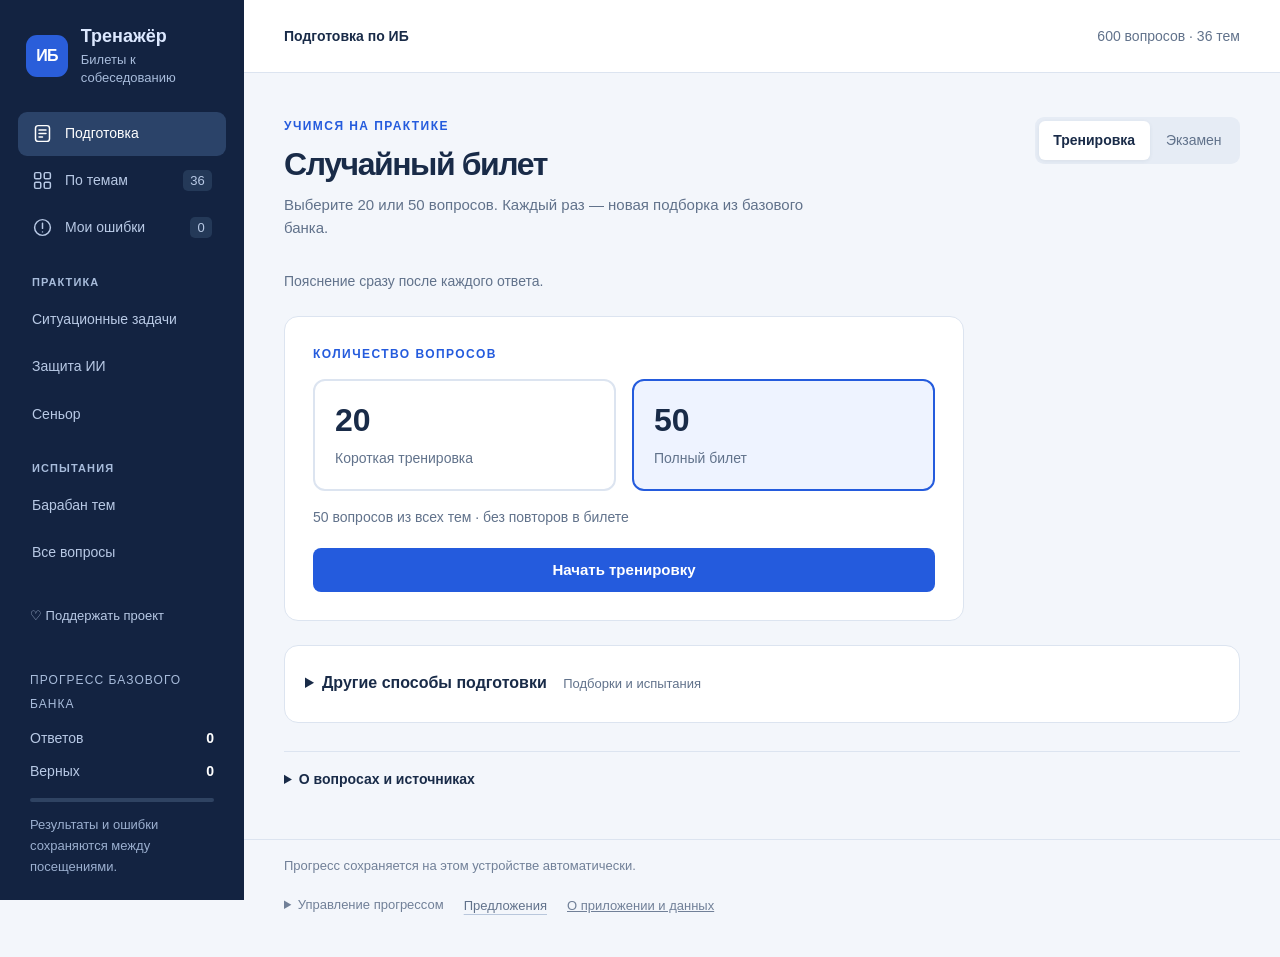
==== index.html @ 86255dba "Prepare optional support screen; keep checkout disabled pending RuStore setup" ====
<!doctype html>
<html lang="ru">
<head>
  <meta charset="utf-8">
  <meta name="viewport" content="width=device-width, initial-scale=1, viewport-fit=cover">
  <meta name="theme-color" content="#132341">
  <meta name="description" content="Тренажёр по информационной безопасности: 600 вопросов, инструменты ИБ, темы OSI, законодательства РФ и GDPR, задания по материалам собеседований и сертификаций, билеты по 50 вопросов с сохранением прогресса.">
  <title>ИБ · Тренажёр билетов</title>
  <link rel="icon" type="image/svg+xml" href="data:image/svg+xml,%3Csvg xmlns='http://www.w3.org/2000/svg' viewBox='0 0 32 32'%3E%3Crect width='32' height='32' rx='8' fill='%23132341'/%3E%3Cpath d='M9 16l5 5 10-11' fill='none' stroke='%2371b6ff' stroke-width='3' stroke-linecap='round' stroke-linejoin='round'/%3E%3C/svg%3E">
  <link rel="stylesheet" href="./style.css">
  <link rel="stylesheet" href="./feedback.css">
  <script src="./feedback.js" defer></script>
  <script src="./glossary.js" defer></script>
  <script src="./app.js" defer></script>
</head>
<body>
  <a class="skip-link" href="#main">К вопросам</a>
  <div class="app-shell">
    <aside class="sidebar" aria-label="Навигация">
      <a class="brand" href="#" id="brand"><span class="brand-mark" aria-hidden="true">ИБ</span><span>Тренажёр<span class="brand-sub">Билеты к собеседованию</span></span></a>
<details class="mode-menu" open><summary>Режимы <span>Случайный билет</span></summary><div class="mode-menu-content">      <nav class="navigation primary-navigation" aria-label="Режимы подготовки">
        <button class="nav-item active" data-page="tickets" aria-current="page"><span data-icon="tickets" aria-hidden="true"></span><span>Подготовка</span><span class="nav-count sr-only" id="ticket-count">…</span></button>
        <button class="nav-item" data-page="topics"><span data-icon="topics" aria-hidden="true"></span><span>По темам</span><span class="nav-count" id="topic-count">…</span></button>
        <button class="nav-item" data-page="mistakes"><span data-icon="mistakes" aria-hidden="true"></span><span>Мои ошибки</span><span class="nav-count" id="mistake-count">0</span></button>
      </nav><nav class="navigation" aria-label="Практика"><span class="nav-group-label">Практика</span><a class="nav-item" href="./scenarios.html">Ситуационные задачи</a><a class="nav-item" href="./ai-security.html">Защита ИИ</a><a class="nav-item" href="./senior.html">Сеньор</a></nav><nav class="navigation" aria-label="Испытания"><span class="nav-group-label">Испытания</span><a class="nav-item" href="./topic-wheel.html">Барабан тем</a><a class="nav-item" href="./all-questions.html">Все вопросы</a></nav></div></details>
      <a class="support-link" href="./support.html">♡ Поддержать проект</a>
      <div class="session-stats">
        <span class="sidebar-label">Прогресс базового банка</span>
        <div class="stat-row"><span>Ответов</span><strong id="stat-total">0</strong></div>
        <div class="stat-row"><span>Верных</span><strong id="stat-correct">0</strong></div>
        <div class="stat-track" aria-hidden="true"><span id="stat-bar"></span></div>
        <p id="sidebar-storage-status">Результаты и ошибки сохраняются между посещениями.</p>
      </div>
      <div class="source-note"><span data-icon="document" aria-hidden="true"></span><div>Исходный документ и авторские вопросы по открытым источникам</div></div>
    </aside>
    <div class="workspace">
      <header class="topbar"><span>Подготовка по ИБ</span><span class="dataset-info" id="dataset-info">Загружаем базу…</span></header>
      <main id="main" tabindex="-1"><div class="loading">Загружаем вопросы…</div></main>
      <footer class="footer"><span id="storage-status" role="status">Прогресс сохраняется на этом устройстве автоматически.</span><details class="progress-settings"><summary>Управление прогрессом</summary><button class="button ghost" id="reset-progress">Сбросить прогресс</button></details><button type="button" class="footer-feedback" data-question-feedback="suggestion">Предложения</button><a href="./privacy.html">О приложении и данных</a></footer>
    </div>
  </div>
  <dialog id="term-dialog" class="term-dialog" aria-labelledby="term-title" aria-describedby="term-description">
    <div class="term-heading"><div><span class="eyebrow">Простыми словами</span><h2 id="term-title"></h2></div><button type="button" class="term-close" id="term-close" aria-label="Закрыть пояснение"><svg viewBox="0 0 24 24" fill="none" stroke="currentColor" stroke-width="2" aria-hidden="true"><path d="m6 6 12 12M18 6 6 18"/></svg></button></div>
    <p id="term-description"></p>
    <div class="term-example"><strong>Например</strong><p id="term-example"></p></div>
  </dialog>
  <dialog id="confirm-dialog" aria-labelledby="dialog-title">
    <h2 id="dialog-title"></h2><p id="dialog-message"></p>
    <div class="dialog-actions"><button class="button secondary" id="dialog-cancel">Продолжить</button><button class="button primary" id="dialog-ok">Завершить</button></div>
  </dialog>
  <div class="sr-only" id="announcement" aria-live="polite" aria-atomic="true"></div>
  <script>
    (() => {
      const menu = document.querySelector('.mode-menu');
      const mobile = matchMedia('(max-width: 800px)');
      const syncMenu = () => { menu.open = !mobile.matches; };
      syncMenu();
      mobile.addEventListener('change', syncMenu);
      menu.addEventListener('click', event => {
        if (mobile.matches && event.target.closest('[data-page]')) menu.open = false;
      });
    })();
  </script>
</body>
</html>
---- style.css ----
:root{color-scheme:light;--navy:#132341;--ink:#192b48;--muted:#61728b;--line:#dce4f0;--bg:#f3f6fb;--blue:#245bdd;--blue-light:#eef3ff;--green:#13714b;--green-bg:#edf9f2;--red:#b23839;--red-bg:#fff0f0;--radius:14px;font-family:Inter,"Segoe UI",Arial,sans-serif;font-size:16px}
*{box-sizing:border-box}body{margin:0;background:var(--bg);color:var(--ink);line-height:1.5}button,select{font:inherit}button,a{touch-action:manipulation}button{cursor:pointer}button:disabled{cursor:default}a{color:inherit}button:focus-visible,a:focus-visible,summary:focus-visible{outline:3px solid #5685f8;outline-offset:4px}svg{width:21px;height:21px;display:block;flex-shrink:0}h1,h2,h3,p{margin:0}h1{font-size:2rem;line-height:1.2;letter-spacing:-.045em;font-weight:750}h2{font-size:1.5rem;line-height:1.3;letter-spacing:-.025em}h3{font-size:1.125rem;line-height:1.4}button{border:0}strong{font-weight:700}.skip-link{position:fixed;left:1rem;top:-5rem;background:#fff;padding:.7rem 1rem;z-index:20}.skip-link:focus{top:1rem}.sr-only{position:absolute;width:1px;height:1px;padding:0;margin:-1px;overflow:hidden;clip:rect(0,0,0,0);white-space:nowrap;border:0}
.app-shell{display:grid;grid-template-columns:244px minmax(0,1fr);min-height:100vh}.sidebar{background:var(--navy);color:#dce8ff;padding:2.125rem 1.125rem;display:flex;flex-direction:column;position:sticky;top:0;height:100vh}.brand{display:flex;gap:.8rem;align-items:center;text-decoration:none;font-size:1.125rem;font-weight:700;padding:0 .5rem;line-height:1.4}.brand-mark{display:flex;align-items:center;justify-content:center;width:42px;height:42px;flex-shrink:0;border-radius:11px;background:#2a5eda;color:#fff;font-size:1rem;letter-spacing:-.05em}.brand-sub{display:block;font-size:.75rem;font-weight:400;color:#a8bcdb;margin-top:2px}.navigation{display:grid;gap:.45rem;margin-top:2.5rem}.nav-item{background:transparent;color:#b8c9e5;display:flex;align-items:center;gap:.75rem;text-align:left;padding:.8rem .875rem;border-radius:9px;font-size:.9375rem}.nav-item:hover{background:#203454;color:#fff}.nav-item.active{color:#fff;background:#2b4369}.nav-count{font-size:.8125rem;background:#243958;padding:.05rem .45rem;border-radius:5px;margin-left:auto;font-variant-numeric:tabular-nums}.nav-item.active .nav-count{background:#41608b}.session-stats{margin:2.5rem .75rem 0}.sidebar-label{font-size:.75rem;letter-spacing:.09em;text-transform:uppercase;color:#a8bcdb}.stat-row{display:flex;justify-content:space-between;margin-top:.8rem;font-size:.875rem;color:#b8c9e5}.stat-row strong{color:#fff;font-variant-numeric:tabular-nums}.stat-track{height:4px;background:#2f4362;border-radius:5px;margin-top:1rem;overflow:hidden}.stat-track span{display:block;background:#71b6ff;height:100%;width:0;transition:width .2s}.session-stats p{font-size:.8125rem;color:#9bafcf;margin-top:.8rem;line-height:1.6}.source-note{display:flex;gap:.75rem;align-items:center;font-size:.75rem;color:#9bafcf;line-height:1.7;margin: auto .75rem 0;padding-top:2rem}.source-note svg{width:18px}.workspace{min-width:0}.topbar{height:73px;display:flex;align-items:center;justify-content:space-between;padding:0 2.5rem;border-bottom:1px solid var(--line);background:#fff;font-size:.875rem;font-weight:600}.dataset-info{font-weight:400;color:var(--muted);font-variant-numeric:tabular-nums}main{max-width:1140px;margin:auto;padding:2.75rem 2.5rem 2rem;outline:none}.footer{max-width:1140px;padding:0 2.5rem 1.8rem;margin:auto;font-size:.8125rem;color:#718098}.loading{padding:4rem 0;color:var(--muted)}
.page-heading{display:flex;justify-content:space-between;align-items:flex-start;gap:1.5rem;margin-bottom:2rem}.page-heading p{color:var(--muted);margin-top:.65rem;font-size:.9375rem;max-width:560px}.eyebrow{font-size:.75rem;color:var(--blue);font-weight:700;letter-spacing:.12em;text-transform:uppercase;display:block;margin-bottom:.65rem}.mode-switch{display:flex;background:#e6ecf5;border-radius:9px;padding:4px;gap:2px}.mode-switch button{font-size:.875rem;color:var(--muted);background:transparent;border-radius:6px;padding:.55rem .9rem;white-space:nowrap}.mode-switch button[aria-pressed=true]{background:white;color:var(--ink);box-shadow:0 1px 4px #23354b12;font-weight:650}.mode-bar{display:flex;justify-content:space-between;align-items:center;gap:1rem;margin-bottom:1.5rem}.mode-hint{font-size:.875rem;color:var(--muted)}.button{display:inline-flex;align-items:center;justify-content:center;gap:.55rem;padding:.7rem 1.15rem;border-radius:8px;min-height:44px;line-height:1.4;font-size:.9375rem;font-weight:600;text-decoration:none;transition:background .15s}.button.primary{background:var(--blue);color:#fff}.button.primary:hover{background:#174ac4}.button.secondary{background:white;border:1px solid var(--line);color:var(--ink)}.button.secondary:hover{background:#f4f7fc;border-color:#b4c5e1}.button.ghost{background:transparent;color:var(--muted);padding:.55rem .8rem}.button.ghost:hover{background:#e8eef7;color:var(--ink)}.button:disabled{opacity:.4}.section-heading{display:flex;justify-content:space-between;align-items:center;margin-bottom:1rem}.section-heading h2{font-size:1.125rem}.section-heading span{font-size:.875rem;color:var(--muted)}.tickets-grid{display:grid;grid-template-columns:repeat(3,minmax(0,1fr));gap:1rem}.ticket-card{border:1px solid var(--line);border-radius:var(--radius);background:#fff;padding:1.25rem;display:flex;flex-direction:column;gap:.8rem;position:relative}.ticket-head{display:flex;align-items:center;justify-content:space-between;gap:.5rem}.ticket-no{font-family:"SFMono-Regular",Consolas,monospace;font-size:2rem;line-height:1;color:#b5c4dc;letter-spacing:-.07em}.ticket-status{font-size:.75rem;color:var(--muted)}.ticket-status.success{color:var(--green);background:var(--green-bg);padding:.2rem .5rem;border-radius:5px}.ticket-card h3{margin-top:.7rem}.ticket-card p{font-size:.875rem;color:var(--muted);margin-top:-.35rem}.ticket-card .button{width:100%;margin-top:.3rem}.ticket-card:hover{border-color:#a8bde1;box-shadow:0 6px 20px #23354b07}.quick-card{background:#eaf0fd;border:1px solid #cddbf8}.quick-card .ticket-no{color:#6b8bc9}.quick-card h3{color:#204bab}.quick-card p{color:#59719c}.topic-grid{display:grid;grid-template-columns:repeat(2,minmax(0,1fr));gap:.8rem}.topic-card{background:#fff;border:1px solid var(--line);border-radius:11px;padding:1rem 1.15rem;display:flex;align-items:center;justify-content:space-between;gap:1rem;text-align:left;color:var(--ink)}.topic-card:hover{border-color:var(--blue);background:#fafcff}.topic-name{font-weight:650;font-size:.9375rem;display:block}.topic-count{font-size:.8125rem;color:var(--muted);display:block;margin-top:.15rem}.topic-icon{width:37px;height:37px;border-radius:8px;background:var(--blue-light);color:var(--blue);display:flex;align-items:center;justify-content:center;flex-shrink:0}.topic-left{display:flex;align-items:center;gap:.9rem;min-width:0}.empty-state{padding:3rem 1.5rem;text-align:center;background:#fff;border:1px solid var(--line);border-radius:var(--radius)}.empty-icon{color:var(--blue);display:flex;justify-content:center;margin-bottom:1.3rem}.empty-icon svg{width:38px;height:38px}.empty-state p{color:var(--muted);max-width:440px;margin:.65rem auto 1.5rem}.error-list{display:grid;gap:.65rem;margin-top:1.5rem}.error-item{background:#fff;border:1px solid var(--line);padding:1rem 1.2rem;border-radius:10px;display:flex;align-items:flex-start;gap:.8rem}.error-item>svg{color:var(--red);margin-top:.15rem}.error-topic{font-size:.75rem;color:var(--muted);display:block;margin-bottom:.2rem}.error-item p{font-size:.9375rem;font-weight:550}.error-item .button{margin-left:auto;flex-shrink:0;font-size:.875rem}
.quiz-top{display:flex;justify-content:space-between;align-items:center;gap:1rem;margin-bottom:1.5rem}.quiz-top h1{font-size:1.5rem;letter-spacing:-.025em}.quiz-tag{font-size:.8125rem;padding:.35rem .65rem;border:1px solid var(--line);border-radius:6px;color:var(--muted);background:#fff}.quiz-layout{display:grid;grid-template-columns:minmax(0,1fr) 180px;gap:1.25rem;align-items:start}.question-panel{background:#fff;border:1px solid var(--line);border-radius:var(--radius);padding:1.75rem;min-width:0}.question-meta{display:flex;align-items:center;justify-content:space-between;gap:.75rem;color:var(--muted);font-size:.8125rem;margin-bottom:1.125rem}.topic-tag{color:var(--blue);background:var(--blue-light);padding:.25rem .55rem;border-radius:5px}.question-title{font-size:1.375rem;line-height:1.45;font-weight:650;letter-spacing:-.015em;margin-bottom:1.5rem;overflow-wrap:anywhere}.options{display:grid;gap:.65rem}.option{position:relative;display:flex;align-items:flex-start;gap:.8rem;background:#fff;border:1.5px solid var(--line);border-radius:9px;padding:1rem;text-align:left;line-height:1.55;color:var(--ink);font-size:1rem;min-height:57px}.option:hover:not(.is-checked){border-color:#8fabe0;background:#f7faff}.option-letter{display:flex;align-items:center;justify-content:center;background:#edf1f7;border-radius:6px;color:var(--muted);font-weight:700;width:28px;height:28px;flex-shrink:0;font-size:.8125rem;margin-top:1px}.option-text{flex:1;overflow-wrap:anywhere}.option.selected{border-color:var(--blue);background:#f2f6ff}.option.selected .option-letter{background:var(--blue);color:#fff}.option.correct{border-color:#6eae8d;background:var(--green-bg);color:#185d42}.option.correct .option-letter{background:#218052;color:#fff}.option.wrong{border-color:#d99393;background:var(--red-bg);color:#923334}.option.wrong .option-letter{background:#b64040;color:#fff}.option svg{width:20px;height:20px;margin-top:4px}.option-pick{position:absolute;inset:0;z-index:0;width:100%;border-radius:inherit;background:transparent}.option-letter,.option-text,.option>svg{pointer-events:none}.option-text .term-trigger{pointer-events:auto}.option-pick:disabled{opacity:1}.question-actions{display:flex;align-items:center;justify-content:space-between;gap:.75rem;margin-top:1.5rem;border-top:1px solid #edf0f6;padding-top:1.3rem}.action-right{display:flex;gap:.6rem;flex-wrap:wrap;justify-content:flex-end}.question-actions .button{font-size:.875rem}.quiz-map{background:#fff;border:1px solid var(--line);border-radius:11px;padding:1rem}.quiz-map-title{font-size:.875rem;font-weight:650;margin-bottom:.85rem}.question-grid{display:grid;grid-template-columns:repeat(4,minmax(0,1fr));gap:.35rem}.question-number{display:flex;align-items:center;justify-content:center;min-width:0;width:100%;height:32px;background:#f0f3f8;color:#69798e;border-radius:5px;font-size:.75rem;font-variant-numeric:tabular-nums;border:1px solid transparent}.question-number:hover{border-color:#8aa4d3}.question-number.answered{background:#e4ecfe;color:var(--blue)}.question-number.good{background:#def2e7;color:var(--green)}.question-number.bad{background:#ffe3e3;color:var(--red)}.question-number[aria-current=true]{border:2px solid var(--blue);font-weight:700}.map-legend{display:flex;flex-direction:column;gap:.45rem;margin-top:1rem;color:var(--muted);font-size:.75rem}.legend-item{display:flex;gap:.45rem;align-items:center}.legend-square{width:9px;height:9px;border-radius:2px;background:#e4ecfe;flex-shrink:0}.legend-square.good{background:#8dceb0}.legend-square.bad{background:#e3a1a1}.quiz-progress{margin-top:1.1rem;color:var(--muted);font-size:.75rem}.progress-track{background:#e8edf5;border-radius:6px;overflow:hidden;height:5px;margin-top:.45rem}.progress-track span{height:100%;display:block;background:var(--blue);transition:width .2s}.feedback{margin-top:1.25rem;border-radius:9px;padding:1rem 1.125rem;background:var(--green-bg);border:1px solid #c7e8d5;font-size:.9375rem;line-height:1.7;overflow-wrap:anywhere}.feedback.is-error{background:#fff6f2;border-color:#f0d1c1}.feedback-heading{display:flex;align-items:center;gap:.5rem;font-size:1rem;font-weight:700;color:var(--green);margin-bottom:.5rem}.is-error .feedback-heading{color:#ad4931}.feedback-label{font-weight:650;margin:.75rem 0 .3rem;display:block}.explanation-details{margin-top:.9rem;border-top:1px solid #d2dcd6;padding-top:.7rem}.explanation-details summary{color:var(--muted);cursor:pointer;font-size:.875rem}.explanation-detail{margin-top:.7rem;font-size:.875rem}.explanation-detail strong{display:block;margin-bottom:.1rem}.keyboard-hint{font-size:.75rem;color:var(--muted);margin-top:1rem;text-align:center}.result-card{background:#fff;border:1px solid var(--line);border-radius:var(--radius);padding:2rem;display:flex;align-items:center;gap:2rem;margin-bottom:1.5rem}.result-score{font-size:3.5rem;line-height:1.1;font-weight:750;letter-spacing:-.08em;color:var(--blue);flex-shrink:0}.result-score span{font-size:1.5rem;color:#9cacc1;letter-spacing:-.04em}.result-copy p{color:var(--muted);margin-top:.5rem}.result-actions{display:flex;gap:.65rem;flex-wrap:wrap;margin-top:1.25rem}.result-review{display:grid;gap:.7rem}.review-item{background:white;border:1px solid var(--line);border-radius:10px;overflow:hidden}.review-item summary{display:flex;align-items:flex-start;gap:.8rem;cursor:pointer;padding:1rem 1.2rem;list-style:none}.review-item summary::-webkit-details-marker{display:none}.review-symbol{color:var(--green);flex-shrink:0;padding-top:3px}.review-symbol.bad{color:var(--red)}.review-summary-text{flex:1;min-width:0}.review-summary-text small{font-size:.75rem;color:var(--muted);display:block;margin-bottom:.2rem}.review-summary-text>span{font-size:.9375rem;font-weight:600;overflow-wrap:anywhere}.review-toggle{color:var(--muted);padding-top:3px;transition:transform .15s}.review-item[open] .review-toggle{transform:rotate(180deg)}.review-body{padding:0 1.25rem 1.25rem;font-size:.9375rem;line-height:1.7;overflow-wrap:anywhere}.review-answer{padding:.65rem .9rem;margin-top:.5rem;border-radius:7px;background:var(--green-bg);color:#185d42}.review-answer.wrong{background:var(--red-bg);color:#923334}.review-body>p{margin-top:.9rem}.results-meta{color:var(--muted);font-size:.875rem;margin-bottom:1rem}
dialog{border:1px solid var(--line);border-radius:16px;padding:1.75rem;width:min(440px,calc(100% - 2rem));box-shadow:0 20px 70px #10234135;color:var(--ink)}dialog::backdrop{background:#13234166}dialog h2{font-size:1.375rem}dialog p{margin-top:.75rem;color:var(--muted);font-size:.9375rem}.dialog-actions{display:flex;justify-content:flex-end;gap:.65rem;margin-top:1.5rem}.error-message{background:#fff;border:1px solid var(--line);border-radius:var(--radius);padding:2rem}.error-message p{color:var(--muted);margin:.75rem 0 1.2rem}
@media(min-width:1440px){main{padding-top:3.25rem}.question-title{font-size:1.5rem}}
@media(max-width:1150px){.app-shell{grid-template-columns:210px minmax(0,1fr)}.sidebar{padding-left:.75rem;padding-right:.75rem}.brand{gap:.6rem;font-size:1rem}.brand-sub{font-size:.75rem}.tickets-grid{grid-template-columns:repeat(2,minmax(0,1fr))}.topbar{padding:0 1.75rem}main{padding:2rem 1.75rem}.footer{padding-left:1.75rem}.quiz-layout{grid-template-columns:minmax(0,1fr) 152px;gap:1rem}.question-panel{padding:1.4rem}.question-actions{flex-wrap:wrap}.action-right{margin-left:auto}.quiz-map{padding:.75rem}}
@media(max-width:800px){.app-shell{display:block}.sidebar{position:relative;height:auto;padding:1rem 1.25rem 0}.brand{font-size:1.125rem;padding:0}.brand-sub{font-size:.75rem}.brand-mark{width:38px;height:38px}.navigation{display:flex;gap:.3rem;margin-top:1rem;padding-bottom:.75rem}.nav-item{flex:1;justify-content:center;font-size:.875rem;padding:.65rem .4rem;gap:.45rem}.nav-item svg{width:17px;height:17px}.nav-count{margin-left:0;font-size:.75rem;padding:0 .3rem}.session-stats,.source-note{display:none}.topbar{height:51px;padding:0 1.25rem;font-size:.8125rem}.quiz-layout{grid-template-columns:minmax(0,1fr)}.quiz-map{order:-1;padding:.8rem 1rem;display:flex;align-items:center;gap:1rem}.quiz-map-title,.map-legend,.quiz-progress{display:none}.question-grid{display:flex;flex-wrap:wrap;gap:.35rem;width:100%}.question-number{width:30px;height:30px;flex-shrink:0}.question-panel{padding:1.4rem}.keyboard-hint{display:none}.page-heading{margin-bottom:1.5rem}main{padding:1.75rem 1.25rem}.footer{padding:0 1.25rem 1.5rem}.page-heading h1{font-size:1.75rem}.page-heading p{font-size:.875rem}.mode-bar{flex-wrap:wrap}.result-card{padding:1.5rem;gap:1.5rem}.result-score{font-size:3rem}}
@media(max-width:520px){.nav-item svg{display:none}.nav-item{font-size:.8125rem;gap:.3rem}.nav-count{font-size:.75rem}.navigation{gap:.2rem}.sidebar{padding-left:1rem;padding-right:1rem}.topbar{padding:0 1rem}.dataset-info{font-size:.75rem}main{padding:1.5rem 1rem}.page-heading{flex-direction:column;gap:1rem}.page-heading h1{font-size:1.5rem}.mode-switch{width:100%}.mode-switch button{flex:1}.mode-hint{font-size:.8125rem}.tickets-grid{gap:.75rem}.ticket-card{padding:1rem}.ticket-no{font-size:1.75rem}.ticket-card .button{font-size:.875rem;padding:.65rem .4rem}.topic-grid{grid-template-columns:minmax(0,1fr)}.section-heading span{font-size:.75rem}.quiz-top{gap:.65rem;flex-wrap:wrap;margin-bottom:1rem}.quiz-top h1{font-size:1.25rem}.quiz-top .button{font-size:.8125rem;padding:.5rem .65rem}.quiz-tag{font-size:.75rem;padding:.25rem .45rem}.question-panel{padding:1.1rem}.question-title{font-size:1.1875rem;margin-bottom:1.25rem}.question-meta{font-size:.75rem;align-items:flex-start;flex-wrap:wrap}.option{padding:.8rem;gap:.65rem;line-height:1.55}.option-letter{width:24px;height:24px;margin-top:2px}.option svg{display:none}.question-actions{gap:.65rem}.question-actions .button{min-height:44px;font-size:.875rem}.question-actions .button.ghost{padding:.6rem .5rem}.action-right{gap:.4rem}.feedback{padding:.875rem;line-height:1.65}.quiz-map{padding:.65rem .8rem}.question-number{width:28px;height:28px}.result-card{flex-direction:column;align-items:flex-start;gap:.75rem}.result-copy h2{font-size:1.375rem}.result-actions .button{flex:1}.error-item{padding:1rem;flex-wrap:wrap;gap:.6rem}.error-item>svg{display:none}.error-item .button{margin-left:0;width:100%}.review-item summary{padding:.9rem}.review-body{padding:0 .9rem 1rem}.review-toggle{display:none}.footer{font-size:.75rem;padding-left:1rem;padding-right:1rem}.dialog-actions{flex-wrap:wrap}.dialog-actions .button{flex:1}}
.footer{display:flex;align-items:center;justify-content:space-between;gap:1rem;flex-wrap:wrap}.footer .button{font-size:.875rem}.resume-card{display:flex;align-items:center;justify-content:space-between;gap:1rem;padding:1rem 1.25rem;margin-bottom:1.5rem;background:var(--blue-light);border:1px solid #cddbf8;border-radius:var(--radius)}.resume-card p{font-size:.875rem;color:var(--muted);margin-top:.2rem}.resume-card .button{flex-shrink:0}@media(max-width:520px){.resume-card{flex-direction:column;align-items:stretch}.resume-card .button{width:100%}}
.question-title{white-space:pre-line}.question-context{display:flex;flex-wrap:wrap;align-items:center;gap:.5rem .75rem;color:var(--muted);font-size:.875rem;margin:0 0 1rem;overflow-wrap:anywhere}.level-tag{padding:.15rem .5rem;background:#edf1f7;color:var(--ink);border-radius:5px;font-weight:600}.answer-sources{margin-top:1rem;border-top:1px solid #d2dcd6;padding-top:.2rem}.answer-sources ul,.bank-notes ul{margin:.4rem 0 0;padding-left:1.2rem}.answer-sources li,.bank-notes li{margin:.4rem 0}.answer-sources a,.bank-notes a{color:#204bab;text-decoration-thickness:1px;text-underline-offset:3px;overflow-wrap:anywhere}.answer-source{color:var(--muted);font-size:.875rem;margin-top:.9rem}.bank-notes{margin-top:1.75rem;border-top:1px solid var(--line);padding-top:1rem;color:var(--muted);font-size:.875rem;line-height:1.7}.bank-notes summary{cursor:pointer;color:var(--ink);font-weight:600}.bank-notes p{margin-top:.75rem}.review-body .question-context{padding-top:.75rem}.brand-sub,.source-note{font-size:.8125rem}
.bank-update-notice{margin-bottom:1.25rem;padding:.875rem 1rem;background:var(--blue-light);border:1px solid #cddbf8;border-radius:10px;color:var(--ink);font-size:.875rem;line-height:1.65}
.legal-tag{background:var(--blue-light);color:#204bab}.legal-reviewed{font-size:.8125rem}.legal-locator{display:block;color:var(--muted);font-size:.875rem;margin-top:.2rem}
.quiz-map.long-session .question-grid{position:relative;grid-template-columns:repeat(auto-fit,minmax(32px,1fr));max-height:360px;overflow-y:auto;overscroll-behavior:contain;scrollbar-gutter:stable;padding:4px}.quiz-map.long-session .question-number{min-width:32px}@media(max-width:800px){.quiz-map.long-session .question-grid{max-height:116px;align-content:flex-start;scrollbar-gutter:auto}.quiz-map.long-session .question-number{width:36px;min-width:36px;height:32px}}
@media(prefers-reduced-motion:reduce){*{transition:none!important;scroll-behavior:auto!important}}

/* Clickable vocabulary and a shared, keyboard-accessible explanation dialog. */
.term-trigger{position:relative;z-index:1;display:inline;padding:0;background:transparent;color:#204bab;font:inherit;letter-spacing:inherit;line-height:inherit;text-align:inherit;vertical-align:baseline;white-space:normal;overflow-wrap:anywhere;text-decoration:underline dotted;text-decoration-thickness:1px;text-underline-offset:.18em;cursor:help}.term-trigger:hover{background:#e8efff;text-decoration-style:solid}.term-trigger:focus-visible{border-radius:3px;outline-offset:2px}.option.correct .term-trigger,.option.wrong .term-trigger,.review-answer .term-trigger{color:inherit}.term-help-hint{color:var(--muted);font-size:.8125rem;line-height:1.5;margin:-.5rem 0 1rem}.term-dialog{padding:1.35rem;width:min(420px,calc(100% - 2rem));max-height:calc(100dvh - 2rem);overflow-y:auto}.term-dialog::backdrop{background:#13234155}.term-heading{display:flex;align-items:flex-start;justify-content:space-between;gap:1rem}.term-heading>div{min-width:0}.term-heading .eyebrow{font-size:.6875rem;margin-bottom:.25rem}.term-heading h2{font-size:1.25rem;line-height:1.4;overflow-wrap:anywhere;letter-spacing:0}.term-close{display:flex;align-items:center;justify-content:center;width:44px;height:44px;flex-shrink:0;margin:-.4rem -.4rem 0 0;border-radius:8px;background:#edf1f7;color:var(--ink)}.term-close:hover{background:#e0e8f6}.term-close svg{width:20px;height:20px}.term-dialog p{font-size:1rem;line-height:1.65;color:var(--ink);overflow-wrap:anywhere;white-space:pre-line}.term-example{margin-top:1rem;padding:.85rem 1rem;border-radius:9px;background:var(--blue-light)}.term-example strong{font-size:.8125rem;color:var(--muted)}.term-example p{margin-top:.3rem;font-size:.9375rem}

/* Shared navigation and progressive disclosure across every question bank. */
.sidebar{overflow-y:auto;padding-top:1.5rem;padding-bottom:1.5rem}
.nav-item{text-decoration:none;min-height:44px}
.mode-menu{margin-top:1.5rem;flex-shrink:0}
.mode-menu>summary{display:none}
.mode-menu .navigation{display:grid;margin-top:1.25rem;gap:.2rem}
.mode-menu .primary-navigation{margin-top:0}
.nav-group-label{font-size:.6875rem;font-weight:650;letter-spacing:.1em;text-transform:uppercase;color:#a8bcdb;padding:.25rem .875rem}
.mode-menu .nav-item{padding:.65rem .875rem;font-size:.875rem}
.session-stats{margin-top:1.75rem}.source-note{padding-top:1.5rem}
.extra-practice{margin-top:1.5rem;border:1px solid var(--line);border-radius:var(--radius);background:#fff;padding:1rem 1.25rem}
.extra-practice>summary{cursor:pointer;font-weight:650;min-height:44px;padding:.6rem 0}
.extra-practice>summary span{font-size:.8125rem;color:var(--muted);font-weight:400;margin-left:.75rem}
.extra-practice .tickets-grid{margin-top:1rem;grid-template-columns:repeat(2,minmax(0,1fr))}
.ticket-card .button{margin-top:auto}.ticket-card p{margin-bottom:.35rem}
.progress-settings{font-size:.8125rem}.progress-settings summary{cursor:pointer;min-height:44px;padding:.7rem 0}
.progress-settings .button{color:var(--red);margin-top:.25rem}
.footer{margin-top:1rem;border-top:1px solid var(--line);padding-top:1rem;justify-content:flex-start;gap:.5rem 1.25rem}
.footer> #storage-status{flex-basis:100%}
@media(min-width:801px){.mode-menu:not([open])>.mode-menu-content{display:block}.mode-menu::details-content{content-visibility:visible}}
@media(max-width:800px){
 .sidebar{position:relative;height:auto;display:block;padding:1rem 1.25rem;overflow:visible}
 .sidebar .brand{display:flex}.brand-sub{display:none}
 .mode-menu{margin-top:.75rem}
 .mode-menu>summary{display:list-item;cursor:pointer;min-height:44px;padding:.65rem .8rem;border:1px solid #3b5070;border-radius:9px;color:#fff;font-weight:650}
 .mode-menu>summary span{font-size:.8125rem;font-weight:400;color:#b8c9e5;margin-left:.65rem}
 .mode-menu[open]>summary{margin-bottom:1rem}
 .mode-menu .navigation{display:grid;grid-template-columns:repeat(2,minmax(0,1fr));margin-top:.75rem;gap:.35rem}
 .mode-menu .primary-navigation{grid-template-columns:repeat(3,minmax(0,1fr));margin-top:0}
 .mode-menu .nav-item{white-space:normal;min-width:0;font-size:.8125rem;padding:.65rem .5rem;justify-content:flex-start}
 .nav-group-label{grid-column:1/-1;padding-left:.5rem}.nav-count{margin-left:auto}
 .topbar{min-height:48px;height:auto;padding:.65rem 1.25rem;gap:.5rem;flex-wrap:wrap}
 .question-grid .question-number{min-width:44px;min-height:44px}
 .extra-practice{padding:.75rem 1rem}.extra-practice>summary span{display:block;margin-left:0}
}
@media(max-width:520px){
 .tickets-grid{grid-template-columns:minmax(0,1fr)}
 .extra-practice .tickets-grid{grid-template-columns:minmax(0,1fr)}
 .question-actions{flex-wrap:wrap}.action-right{flex-wrap:wrap}
 .section-heading{gap:.75rem;align-items:flex-start;flex-wrap:wrap}
 .mode-menu .primary-navigation .nav-count{display:none}
}

.random-setup{padding:1.75rem;background:#fff;border:1px solid var(--line);border-radius:var(--radius);max-width:680px}
.size-options{display:grid;grid-template-columns:1fr 1fr;gap:1rem;margin:1rem 0}
.size-choice{padding:1.25rem;border:2px solid var(--line);border-radius:12px;background:#fff;color:var(--ink);text-align:left;min-height:110px}
.size-choice strong{display:block;font-size:2rem;line-height:1.2}.size-choice span{display:block;font-size:.875rem;margin-top:.5rem;color:var(--muted)}
.size-choice[aria-pressed=true]{border-color:var(--blue);background:var(--blue-light)}
.random-setup>p{color:var(--muted);font-size:.875rem;margin-bottom:1.25rem}.random-setup>.button{width:100%}
@media(max-width:520px){.random-setup{padding:1.1rem}.size-options{gap:.65rem}.size-choice{padding:1rem .75rem}.size-choice span{font-size:.8125rem}}

.support-link{display:block;margin:1.25rem .75rem 0;color:#b8c9e5;font-size:.8125rem;text-decoration:none;min-height:44px;padding:.7rem 0}.support-link:hover{color:#fff;text-decoration:underline}
.support-page{max-width:720px}.support-page>.button{margin-bottom:1rem}.support-page h1{font-size:1.7rem}.support-page .random-setup>p{margin-top:1rem}.support-amounts{border:0;padding:0;margin:1.25rem 0;display:flex;gap:.5rem;flex-wrap:wrap}.support-amounts legend{margin-bottom:.6rem;font-weight:600}.support-amounts [aria-pressed=true]{border-color:var(--blue);background:var(--blue-light);color:var(--blue)}#support-amount{display:block;width:100%;font:inherit;padding:.75rem;border:1px solid var(--line);border-radius:8px;margin:.5rem 0}#support-amount:focus-visible{outline:3px solid #5685f8;outline-offset:2px}#support-help,#support-error{font-size:.875rem;margin:.5rem 0 1rem}#support-error{color:var(--red)}#support-form>.button{width:100%}
---- feedback.css ----
.question-feedback-actions{display:flex;flex-wrap:wrap;gap:4px 20px;border-top:1px solid var(--line);margin-top:20px;padding-top:10px}
.question-feedback-actions button,.footer-feedback{min-height:44px;padding:9px 0;background:none;color:var(--muted);font-size:.8125rem;text-align:left;text-decoration:underline;text-decoration-color:#b9c7dc;text-underline-offset:4px}
.question-feedback-actions button:hover,.footer-feedback:hover{color:var(--blue);text-decoration-color:currentColor}
.feedback-dialog{width:min(560px,calc(100vw - 24px));max-height:calc(100dvh - 24px);padding:24px;border:1px solid var(--line);border-radius:18px;color:var(--ink);overflow:auto;background:white}
.feedback-dialog::backdrop{background:rgba(12,26,48,.55)}
.feedback-dialog-heading{display:flex;align-items:flex-start;justify-content:space-between;gap:12px;margin-bottom:12px}
.feedback-dialog h2{font-size:1.35rem;margin-top:4px}
.feedback-close{flex-shrink:0;display:grid;place-items:center;min-width:44px;min-height:44px;background:var(--bg);color:var(--ink);border-radius:12px;font-size:28px;line-height:1}
.feedback-context{font-size:.8125rem;color:var(--muted);margin-bottom:20px;overflow-wrap:anywhere}
.feedback-form label{display:block;font-weight:650;margin-bottom:8px}
.feedback-form textarea{font:inherit;width:100%;resize:vertical;border:1px solid #91a6c5;border-radius:10px;padding:12px;color:var(--ink);background:#fff;min-height:120px}
.feedback-form textarea:focus{outline:3px solid #adc7ff;outline-offset:2px}
.feedback-help,.feedback-status{font-size:.8125rem;line-height:1.55;color:var(--muted);margin-top:10px}
.feedback-status:empty{display:none}
.feedback-preview{margin-top:16px;font-size:.8125rem}
.feedback-preview summary{cursor:pointer;padding:8px 0;color:var(--ink)}
.feedback-preview pre{font:inherit;white-space:pre-wrap;overflow-wrap:anywhere;max-height:240px;overflow:auto;background:var(--bg);border-radius:8px;padding:12px}
.feedback-submit-actions{display:flex;flex-wrap:wrap;gap:10px;margin-top:20px}
.feedback-submit-actions .button{flex:1;white-space:normal;text-align:center;min-height:44px}
.feedback-clipboard{position:fixed;top:0;left:0;opacity:0;pointer-events:none}
.footer a{font-size:.8125rem;min-height:44px;display:inline-flex;align-items:center}
@media(max-width:480px){.feedback-dialog{padding:18px}.feedback-submit-actions{flex-direction:column}.question-feedback-actions{gap:0 16px}.footer{flex-wrap:wrap}}
@supports not (height:100dvh){.feedback-dialog{max-height:calc(100vh - 24px)}}
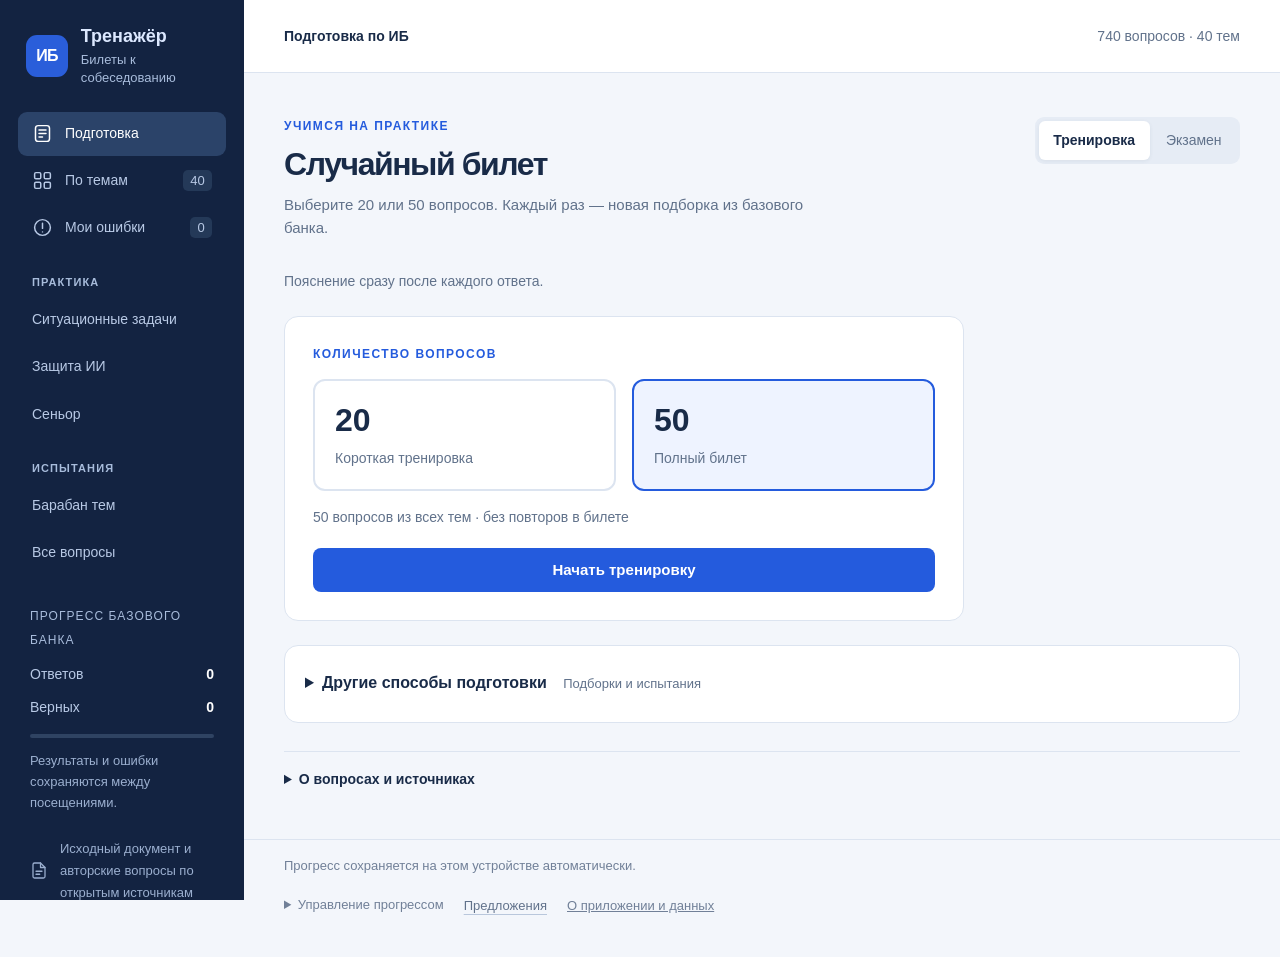
==== commit bfe06b08: "Add 140 security questions with topic mapping and plain-language glossary" ====
--- a/index.html
+++ b/index.html
@@ -4,7 +4,7 @@
   <meta charset="utf-8">
   <meta name="viewport" content="width=device-width, initial-scale=1, viewport-fit=cover">
   <meta name="theme-color" content="#132341">
-  <meta name="description" content="Тренажёр по информационной безопасности: 600 вопросов, инструменты ИБ, темы OSI, законодательства РФ и GDPR, задания по материалам собеседований и сертификаций, билеты по 50 вопросов с сохранением прогресса.">
+  <meta name="description" content="Тренажёр по информационной безопасности: 740 вопросов, инструменты ИБ, темы OSI, законодательства РФ и GDPR, задания по материалам собеседований и сертификаций, случайные билеты по 20 или 50 вопросов с сохранением прогресса.">
   <title>ИБ · Тренажёр билетов</title>
   <link rel="icon" type="image/svg+xml" href="data:image/svg+xml,%3Csvg xmlns='http://www.w3.org/2000/svg' viewBox='0 0 32 32'%3E%3Crect width='32' height='32' rx='8' fill='%23132341'/%3E%3Cpath d='M9 16l5 5 10-11' fill='none' stroke='%2371b6ff' stroke-width='3' stroke-linecap='round' stroke-linejoin='round'/%3E%3C/svg%3E">
   <link rel="stylesheet" href="./style.css">
@@ -23,7 +23,6 @@
         <button class="nav-item" data-page="topics"><span data-icon="topics" aria-hidden="true"></span><span>По темам</span><span class="nav-count" id="topic-count">…</span></button>
         <button class="nav-item" data-page="mistakes"><span data-icon="mistakes" aria-hidden="true"></span><span>Мои ошибки</span><span class="nav-count" id="mistake-count">0</span></button>
       </nav><nav class="navigation" aria-label="Практика"><span class="nav-group-label">Практика</span><a class="nav-item" href="./scenarios.html">Ситуационные задачи</a><a class="nav-item" href="./ai-security.html">Защита ИИ</a><a class="nav-item" href="./senior.html">Сеньор</a></nav><nav class="navigation" aria-label="Испытания"><span class="nav-group-label">Испытания</span><a class="nav-item" href="./topic-wheel.html">Барабан тем</a><a class="nav-item" href="./all-questions.html">Все вопросы</a></nav></div></details>
-      <a class="support-link" href="./support.html">♡ Поддержать проект</a>
       <div class="session-stats">
         <span class="sidebar-label">Прогресс базового банка</span>
         <div class="stat-row"><span>Ответов</span><strong id="stat-total">0</strong></div>
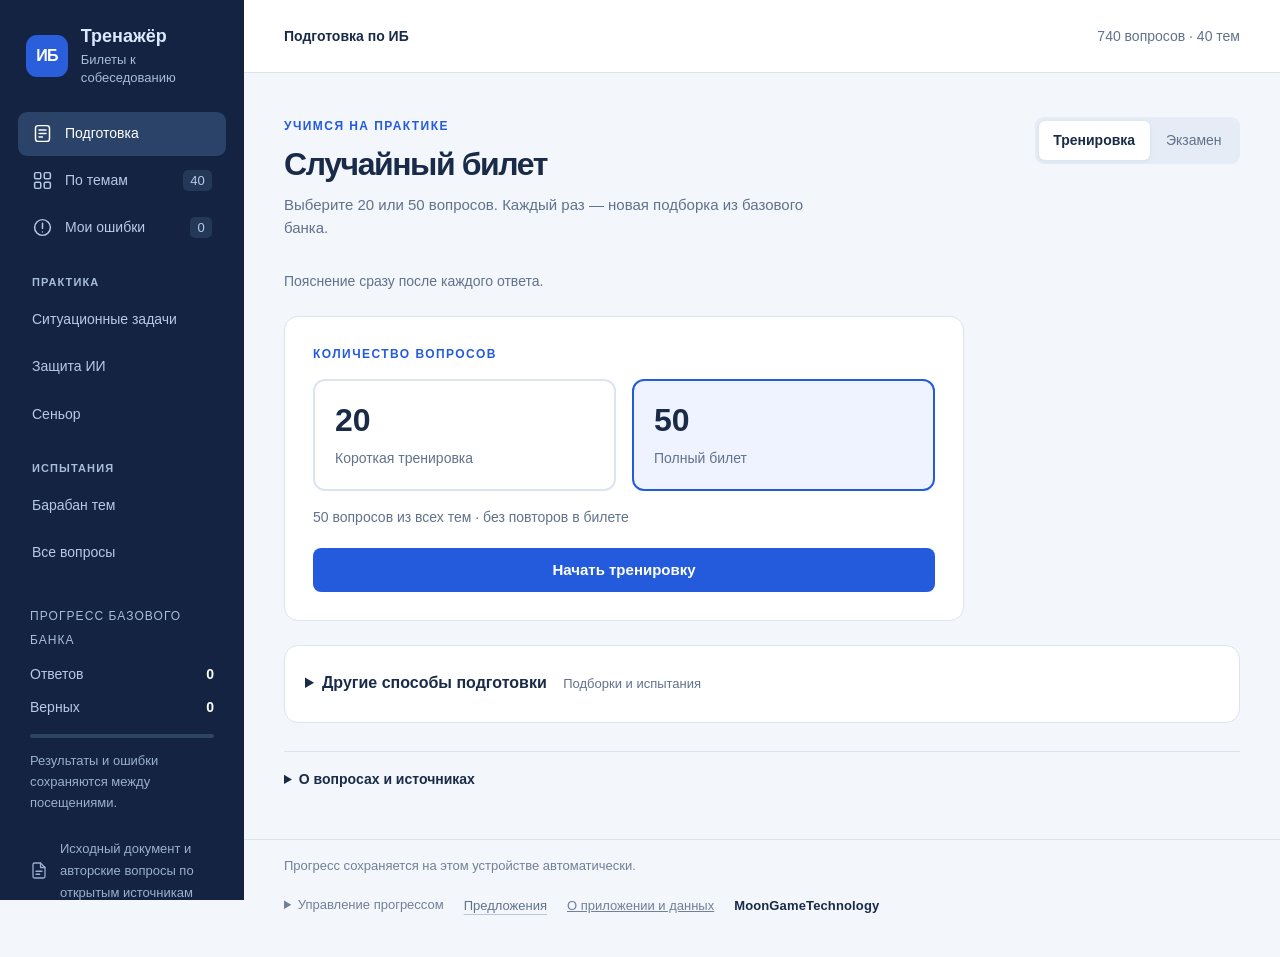
==== commit fa10de6a: "Add MoonGameTechnology to site footer" ====
--- a/index.html
+++ b/index.html
@@ -35,7 +35,7 @@
     <div class="workspace">
       <header class="topbar"><span>Подготовка по ИБ</span><span class="dataset-info" id="dataset-info">Загружаем базу…</span></header>
       <main id="main" tabindex="-1"><div class="loading">Загружаем вопросы…</div></main>
-      <footer class="footer"><span id="storage-status" role="status">Прогресс сохраняется на этом устройстве автоматически.</span><details class="progress-settings"><summary>Управление прогрессом</summary><button class="button ghost" id="reset-progress">Сбросить прогресс</button></details><button type="button" class="footer-feedback" data-question-feedback="suggestion">Предложения</button><a href="./privacy.html">О приложении и данных</a></footer>
+      <footer class="footer"><span id="storage-status" role="status">Прогресс сохраняется на этом устройстве автоматически.</span><details class="progress-settings"><summary>Управление прогрессом</summary><button class="button ghost" id="reset-progress">Сбросить прогресс</button></details><button type="button" class="footer-feedback" data-question-feedback="suggestion">Предложения</button><a href="./privacy.html">О приложении и данных</a><span class="footer-brand">MoonGameTechnology</span></footer>
     </div>
   </div>
   <dialog id="term-dialog" class="term-dialog" aria-labelledby="term-title" aria-describedby="term-description">
--- a/style.css
+++ b/style.css
@@ -37,6 +37,7 @@
 .progress-settings .button{color:var(--red);margin-top:.25rem}
 .footer{margin-top:1rem;border-top:1px solid var(--line);padding-top:1rem;justify-content:flex-start;gap:.5rem 1.25rem}
 .footer> #storage-status{flex-basis:100%}
+.footer-brand{font-weight:700;color:var(--ink);letter-spacing:.01em}
 @media(min-width:801px){.mode-menu:not([open])>.mode-menu-content{display:block}.mode-menu::details-content{content-visibility:visible}}
 @media(max-width:800px){
  .sidebar{position:relative;height:auto;display:block;padding:1rem 1.25rem;overflow:visible}
@@ -68,6 +69,3 @@
 .size-choice[aria-pressed=true]{border-color:var(--blue);background:var(--blue-light)}
 .random-setup>p{color:var(--muted);font-size:.875rem;margin-bottom:1.25rem}.random-setup>.button{width:100%}
 @media(max-width:520px){.random-setup{padding:1.1rem}.size-options{gap:.65rem}.size-choice{padding:1rem .75rem}.size-choice span{font-size:.8125rem}}
-
-.support-link{display:block;margin:1.25rem .75rem 0;color:#b8c9e5;font-size:.8125rem;text-decoration:none;min-height:44px;padding:.7rem 0}.support-link:hover{color:#fff;text-decoration:underline}
-.support-page{max-width:720px}.support-page>.button{margin-bottom:1rem}.support-page h1{font-size:1.7rem}.support-page .random-setup>p{margin-top:1rem}.support-amounts{border:0;padding:0;margin:1.25rem 0;display:flex;gap:.5rem;flex-wrap:wrap}.support-amounts legend{margin-bottom:.6rem;font-weight:600}.support-amounts [aria-pressed=true]{border-color:var(--blue);background:var(--blue-light);color:var(--blue)}#support-amount{display:block;width:100%;font:inherit;padding:.75rem;border:1px solid var(--line);border-radius:8px;margin:.5rem 0}#support-amount:focus-visible{outline:3px solid #5685f8;outline-offset:2px}#support-help,#support-error{font-size:.875rem;margin:.5rem 0 1rem}#support-error{color:var(--red)}#support-form>.button{width:100%}
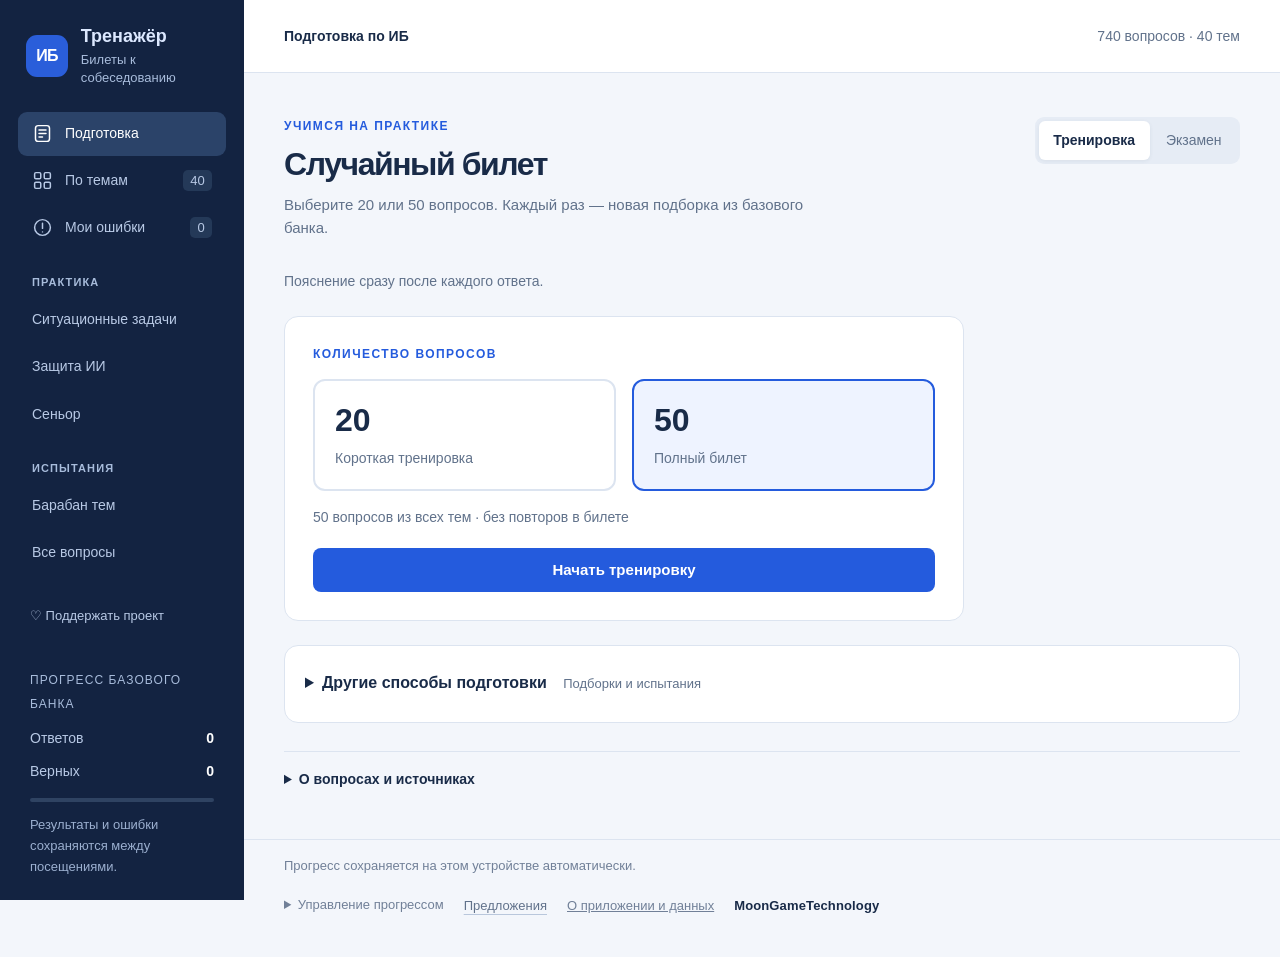
==== commit 5d130fab: "Prepare optional support screen; keep checkout disabled pending RuStore setup (#15)" ====
--- a/index.html
+++ b/index.html
@@ -23,6 +23,7 @@
         <button class="nav-item" data-page="topics"><span data-icon="topics" aria-hidden="true"></span><span>По темам</span><span class="nav-count" id="topic-count">…</span></button>
         <button class="nav-item" data-page="mistakes"><span data-icon="mistakes" aria-hidden="true"></span><span>Мои ошибки</span><span class="nav-count" id="mistake-count">0</span></button>
       </nav><nav class="navigation" aria-label="Практика"><span class="nav-group-label">Практика</span><a class="nav-item" href="./scenarios.html">Ситуационные задачи</a><a class="nav-item" href="./ai-security.html">Защита ИИ</a><a class="nav-item" href="./senior.html">Сеньор</a></nav><nav class="navigation" aria-label="Испытания"><span class="nav-group-label">Испытания</span><a class="nav-item" href="./topic-wheel.html">Барабан тем</a><a class="nav-item" href="./all-questions.html">Все вопросы</a></nav></div></details>
+      <a class="support-link" href="./support.html">♡ Поддержать проект</a>
       <div class="session-stats">
         <span class="sidebar-label">Прогресс базового банка</span>
         <div class="stat-row"><span>Ответов</span><strong id="stat-total">0</strong></div>
--- a/style.css
+++ b/style.css
@@ -69,3 +69,6 @@
 .size-choice[aria-pressed=true]{border-color:var(--blue);background:var(--blue-light)}
 .random-setup>p{color:var(--muted);font-size:.875rem;margin-bottom:1.25rem}.random-setup>.button{width:100%}
 @media(max-width:520px){.random-setup{padding:1.1rem}.size-options{gap:.65rem}.size-choice{padding:1rem .75rem}.size-choice span{font-size:.8125rem}}
+
+.support-link{display:block;margin:1.25rem .75rem 0;color:#b8c9e5;font-size:.8125rem;text-decoration:none;min-height:44px;padding:.7rem 0}.support-link:hover{color:#fff;text-decoration:underline}
+.support-page{max-width:720px}.support-page>.button{margin-bottom:1rem}.support-page h1{font-size:1.7rem}.support-page .random-setup>p{margin-top:1rem}.support-amounts{border:0;padding:0;margin:1.25rem 0;display:flex;gap:.5rem;flex-wrap:wrap}.support-amounts legend{margin-bottom:.6rem;font-weight:600}.support-amounts [aria-pressed=true]{border-color:var(--blue);background:var(--blue-light);color:var(--blue)}#support-amount{display:block;width:100%;font:inherit;padding:.75rem;border:1px solid var(--line);border-radius:8px;margin:.5rem 0}#support-amount:focus-visible{outline:3px solid #5685f8;outline-offset:2px}#support-help,#support-error{font-size:.875rem;margin:.5rem 0 1rem}#support-error{color:var(--red)}#support-form>.button{width:100%}
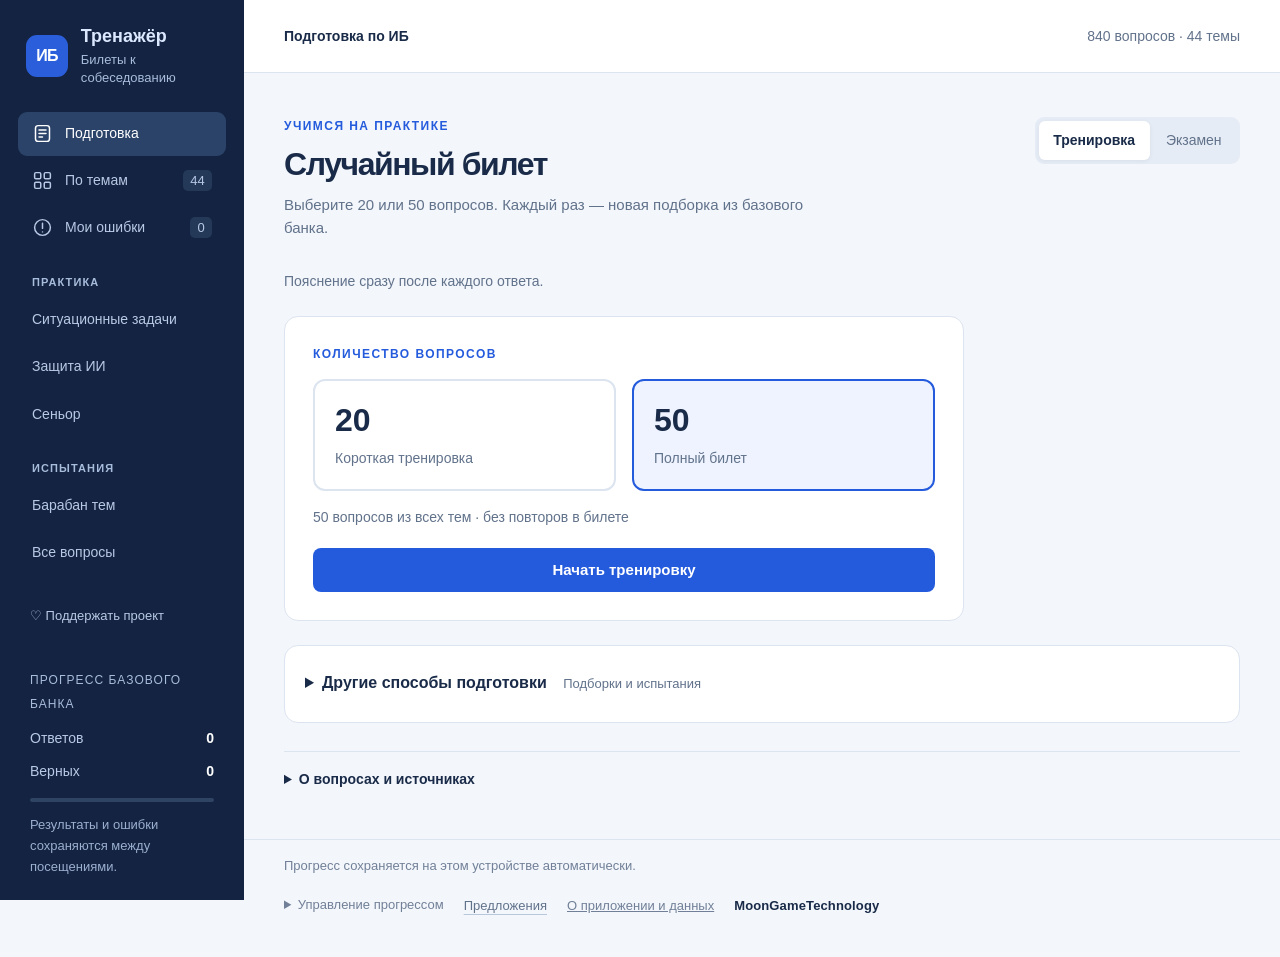
==== commit 7dfae17f: "content: add 100 research questions, practice materials and blue glossary terms" ====
--- a/index.html
+++ b/index.html
@@ -4,7 +4,7 @@
   <meta charset="utf-8">
   <meta name="viewport" content="width=device-width, initial-scale=1, viewport-fit=cover">
   <meta name="theme-color" content="#132341">
-  <meta name="description" content="Тренажёр по информационной безопасности: 740 вопросов, инструменты ИБ, темы OSI, законодательства РФ и GDPR, задания по материалам собеседований и сертификаций, случайные билеты по 20 или 50 вопросов с сохранением прогресса.">
+  <meta name="description" content="Тренажёр по информационной безопасности: 840 вопросов, инструменты ИБ, темы OSI, законодательства РФ и GDPR, задания по материалам собеседований и сертификаций, случайные билеты по 20 или 50 вопросов с сохранением прогресса.">
   <title>ИБ · Тренажёр билетов</title>
   <link rel="icon" type="image/svg+xml" href="data:image/svg+xml,%3Csvg xmlns='http://www.w3.org/2000/svg' viewBox='0 0 32 32'%3E%3Crect width='32' height='32' rx='8' fill='%23132341'/%3E%3Cpath d='M9 16l5 5 10-11' fill='none' stroke='%2371b6ff' stroke-width='3' stroke-linecap='round' stroke-linejoin='round'/%3E%3C/svg%3E">
   <link rel="stylesheet" href="./style.css">
--- a/style.css
+++ b/style.css
@@ -16,7 +16,7 @@
 @media(prefers-reduced-motion:reduce){*{transition:none!important;scroll-behavior:auto!important}}
 
 /* Clickable vocabulary and a shared, keyboard-accessible explanation dialog. */
-.term-trigger{position:relative;z-index:1;display:inline;padding:0;background:transparent;color:#204bab;font:inherit;letter-spacing:inherit;line-height:inherit;text-align:inherit;vertical-align:baseline;white-space:normal;overflow-wrap:anywhere;text-decoration:underline dotted;text-decoration-thickness:1px;text-underline-offset:.18em;cursor:help}.term-trigger:hover{background:#e8efff;text-decoration-style:solid}.term-trigger:focus-visible{border-radius:3px;outline-offset:2px}.option.correct .term-trigger,.option.wrong .term-trigger,.review-answer .term-trigger{color:inherit}.term-help-hint{color:var(--muted);font-size:.8125rem;line-height:1.5;margin:-.5rem 0 1rem}.term-dialog{padding:1.35rem;width:min(420px,calc(100% - 2rem));max-height:calc(100dvh - 2rem);overflow-y:auto}.term-dialog::backdrop{background:#13234155}.term-heading{display:flex;align-items:flex-start;justify-content:space-between;gap:1rem}.term-heading>div{min-width:0}.term-heading .eyebrow{font-size:.6875rem;margin-bottom:.25rem}.term-heading h2{font-size:1.25rem;line-height:1.4;overflow-wrap:anywhere;letter-spacing:0}.term-close{display:flex;align-items:center;justify-content:center;width:44px;height:44px;flex-shrink:0;margin:-.4rem -.4rem 0 0;border-radius:8px;background:#edf1f7;color:var(--ink)}.term-close:hover{background:#e0e8f6}.term-close svg{width:20px;height:20px}.term-dialog p{font-size:1rem;line-height:1.65;color:var(--ink);overflow-wrap:anywhere;white-space:pre-line}.term-example{margin-top:1rem;padding:.85rem 1rem;border-radius:9px;background:var(--blue-light)}.term-example strong{font-size:.8125rem;color:var(--muted)}.term-example p{margin-top:.3rem;font-size:.9375rem}
+.term-trigger{position:relative;z-index:1;display:inline;padding:0;background:transparent;color:var(--blue);font:inherit;letter-spacing:inherit;line-height:inherit;text-align:inherit;vertical-align:baseline;white-space:normal;overflow-wrap:anywhere;text-decoration:underline dotted;text-decoration-thickness:1px;text-underline-offset:.18em;cursor:help}.term-trigger:hover{background:#e8efff;text-decoration-style:solid}.term-trigger:focus-visible{border-radius:3px;outline-offset:2px}.term-help-hint{color:var(--muted);font-size:.8125rem;line-height:1.5;margin:-.5rem 0 1rem}.term-dialog{padding:1.35rem;width:min(420px,calc(100% - 2rem));max-height:calc(100dvh - 2rem);overflow-y:auto}.term-dialog::backdrop{background:#13234155}.term-heading{display:flex;align-items:flex-start;justify-content:space-between;gap:1rem}.term-heading>div{min-width:0}.term-heading .eyebrow{font-size:.6875rem;margin-bottom:.25rem}.term-heading h2{font-size:1.25rem;line-height:1.4;overflow-wrap:anywhere;letter-spacing:0}.term-close{display:flex;align-items:center;justify-content:center;width:44px;height:44px;flex-shrink:0;margin:-.4rem -.4rem 0 0;border-radius:8px;background:#edf1f7;color:var(--ink)}.term-close:hover{background:#e0e8f6}.term-close svg{width:20px;height:20px}.term-dialog p{font-size:1rem;line-height:1.65;color:var(--ink);overflow-wrap:anywhere;white-space:pre-line}.term-example{margin-top:1rem;padding:.85rem 1rem;border-radius:9px;background:var(--blue-light)}.term-example strong{font-size:.8125rem;color:var(--muted)}.term-example p{margin-top:.3rem;font-size:.9375rem}
 
 /* Shared navigation and progressive disclosure across every question bank. */
 .sidebar{overflow-y:auto;padding-top:1.5rem;padding-bottom:1.5rem}
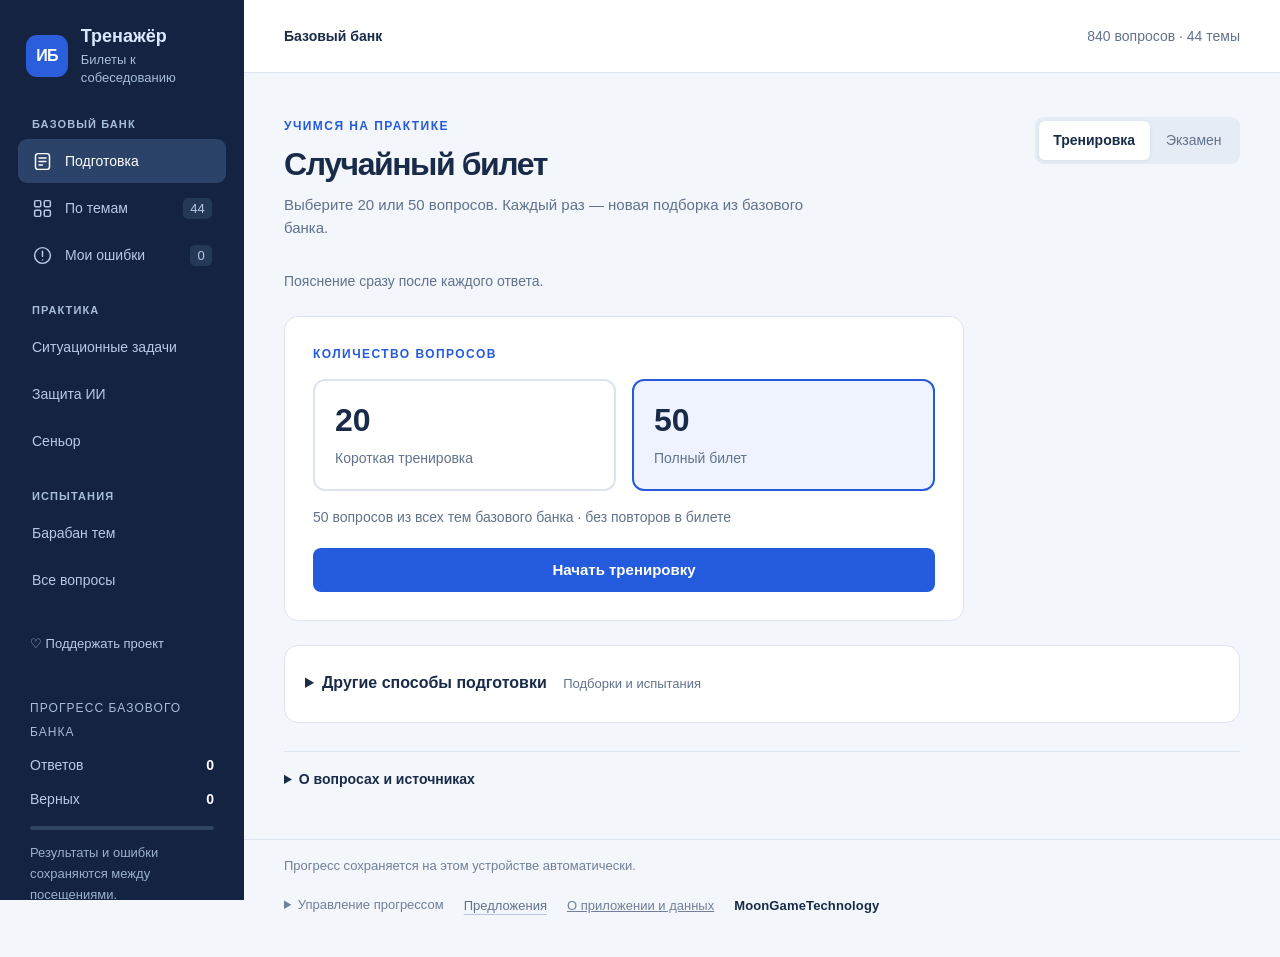
==== commit 8da6e39c: "fix: clarify topic counts across the basic bank and wheel" ====
--- a/index.html
+++ b/index.html
@@ -18,7 +18,7 @@
   <div class="app-shell">
     <aside class="sidebar" aria-label="Навигация">
       <a class="brand" href="#" id="brand"><span class="brand-mark" aria-hidden="true">ИБ</span><span>Тренажёр<span class="brand-sub">Билеты к собеседованию</span></span></a>
-<details class="mode-menu" open><summary>Режимы <span>Случайный билет</span></summary><div class="mode-menu-content">      <nav class="navigation primary-navigation" aria-label="Режимы подготовки">
+<details class="mode-menu" open><summary>Режимы <span>Случайный билет</span></summary><div class="mode-menu-content">      <nav class="navigation primary-navigation" aria-label="Базовый банк"><span class="nav-group-label">Базовый банк</span>
         <button class="nav-item active" data-page="tickets" aria-current="page"><span data-icon="tickets" aria-hidden="true"></span><span>Подготовка</span><span class="nav-count sr-only" id="ticket-count">…</span></button>
         <button class="nav-item" data-page="topics"><span data-icon="topics" aria-hidden="true"></span><span>По темам</span><span class="nav-count" id="topic-count">…</span></button>
         <button class="nav-item" data-page="mistakes"><span data-icon="mistakes" aria-hidden="true"></span><span>Мои ошибки</span><span class="nav-count" id="mistake-count">0</span></button>
@@ -34,7 +34,7 @@
       <div class="source-note"><span data-icon="document" aria-hidden="true"></span><div>Исходный документ и авторские вопросы по открытым источникам</div></div>
     </aside>
     <div class="workspace">
-      <header class="topbar"><span>Подготовка по ИБ</span><span class="dataset-info" id="dataset-info">Загружаем базу…</span></header>
+      <header class="topbar"><span>Базовый банк</span><span class="dataset-info" id="dataset-info">Загружаем базу…</span></header>
       <main id="main" tabindex="-1"><div class="loading">Загружаем вопросы…</div></main>
       <footer class="footer"><span id="storage-status" role="status">Прогресс сохраняется на этом устройстве автоматически.</span><details class="progress-settings"><summary>Управление прогрессом</summary><button class="button ghost" id="reset-progress">Сбросить прогресс</button></details><button type="button" class="footer-feedback" data-question-feedback="suggestion">Предложения</button><a href="./privacy.html">О приложении и данных</a><span class="footer-brand">MoonGameTechnology</span></footer>
     </div>
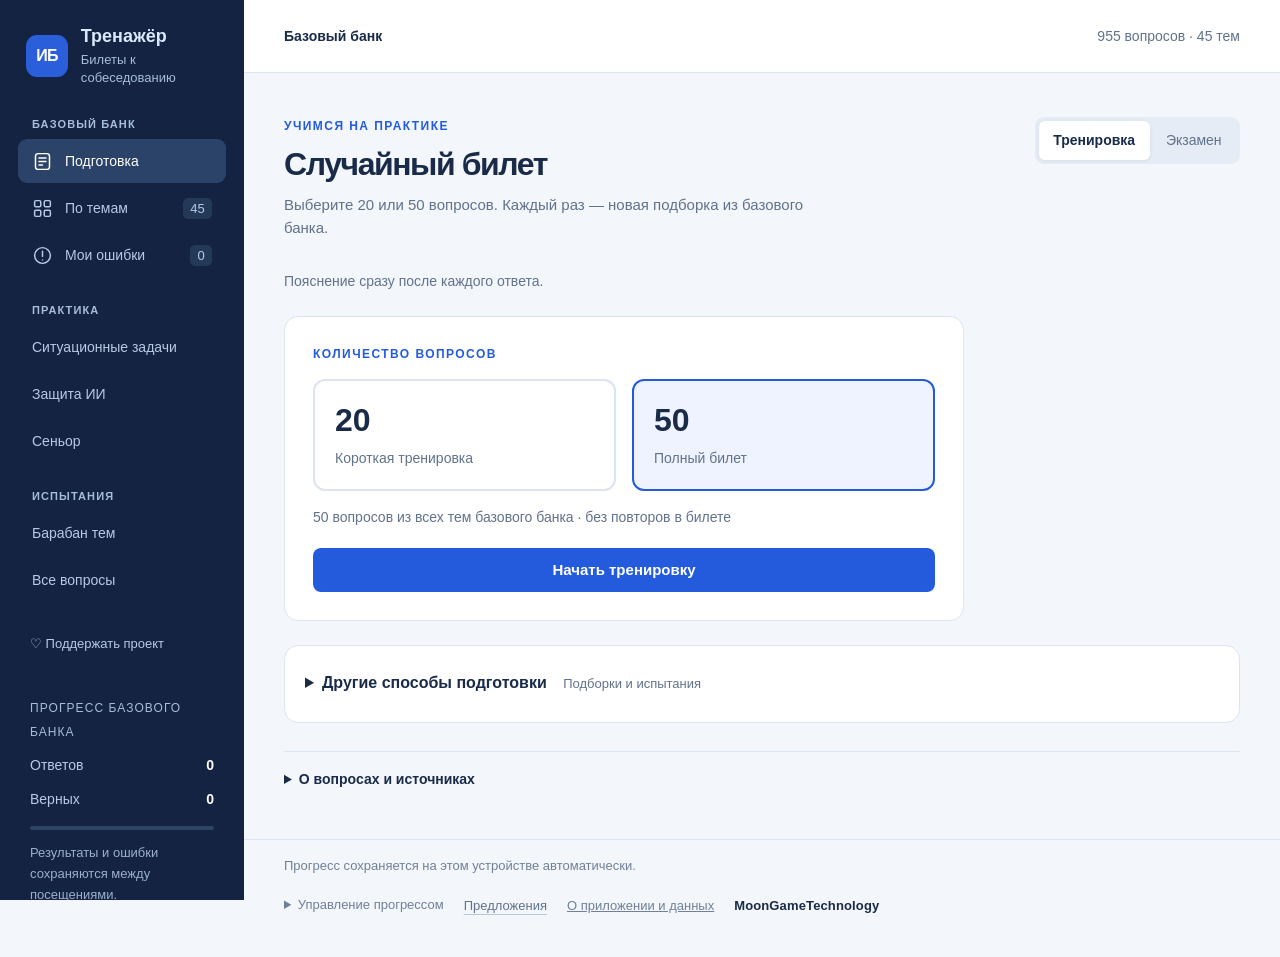
==== commit 13851360: "feat: preserve RF compliance topic, materials and integration for review Add the 120-question compli" ====
--- a/index.html
+++ b/index.html
@@ -4,13 +4,15 @@
   <meta charset="utf-8">
   <meta name="viewport" content="width=device-width, initial-scale=1, viewport-fit=cover">
   <meta name="theme-color" content="#132341">
-  <meta name="description" content="Тренажёр по информационной безопасности: 840 вопросов, инструменты ИБ, темы OSI, законодательства РФ и GDPR, задания по материалам собеседований и сертификаций, случайные билеты по 20 или 50 вопросов с сохранением прогресса.">
+  <meta name="description" content="Тренажёр по информационной безопасности: 955 вопросов, инструменты ИБ, темы OSI, законодательства РФ и GDPR, задания по материалам собеседований и сертификаций, случайные билеты по 20 или 50 вопросов с сохранением прогресса.">
   <title>ИБ · Тренажёр билетов</title>
   <link rel="icon" type="image/svg+xml" href="data:image/svg+xml,%3Csvg xmlns='http://www.w3.org/2000/svg' viewBox='0 0 32 32'%3E%3Crect width='32' height='32' rx='8' fill='%23132341'/%3E%3Cpath d='M9 16l5 5 10-11' fill='none' stroke='%2371b6ff' stroke-width='3' stroke-linecap='round' stroke-linejoin='round'/%3E%3C/svg%3E">
   <link rel="stylesheet" href="./style.css">
   <link rel="stylesheet" href="./feedback.css">
   <script src="./feedback.js" defer></script>
   <script src="./glossary.js" defer></script>
+  <script src="./compliance-glossary.js" defer></script>
+  <script src="./basic-bank.js" defer></script>
   <script src="./app.js" defer></script>
 </head>
 <body>
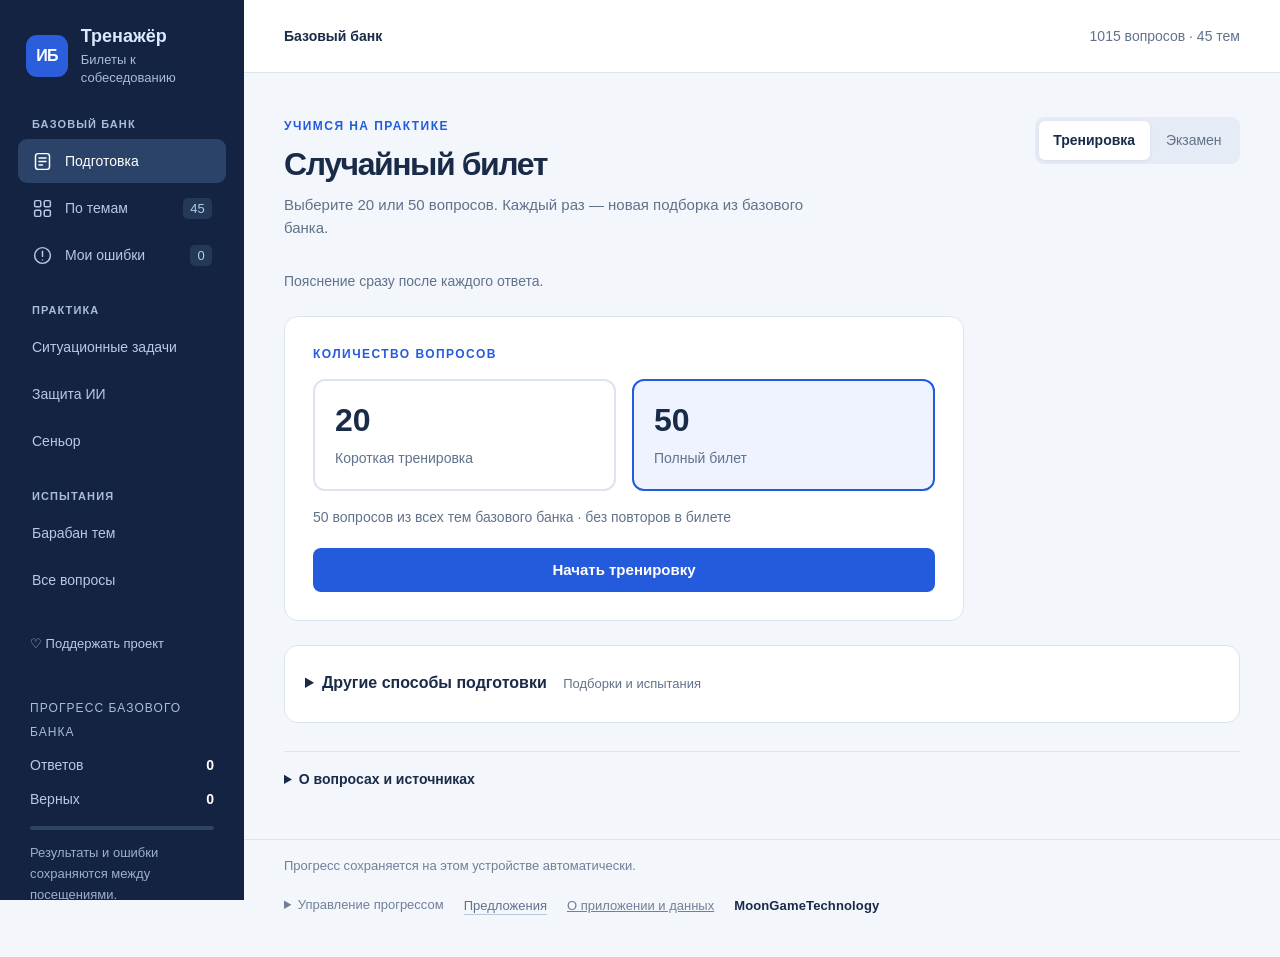
==== commit f359222c: "Add 60 sourced OSI protocol questions and 45 glossary definitions" ====
--- a/index.html
+++ b/index.html
@@ -4,7 +4,7 @@
   <meta charset="utf-8">
   <meta name="viewport" content="width=device-width, initial-scale=1, viewport-fit=cover">
   <meta name="theme-color" content="#132341">
-  <meta name="description" content="Тренажёр по информационной безопасности: 955 вопросов, инструменты ИБ, темы OSI, законодательства РФ и GDPR, задания по материалам собеседований и сертификаций, случайные билеты по 20 или 50 вопросов с сохранением прогресса.">
+  <meta name="description" content="Тренажёр по информационной безопасности: 1015 вопросов, инструменты ИБ, темы OSI, законодательства РФ и GDPR, задания по материалам собеседований и сертификаций, случайные билеты по 20 или 50 вопросов с сохранением прогресса.">
   <title>ИБ · Тренажёр билетов</title>
   <link rel="icon" type="image/svg+xml" href="data:image/svg+xml,%3Csvg xmlns='http://www.w3.org/2000/svg' viewBox='0 0 32 32'%3E%3Crect width='32' height='32' rx='8' fill='%23132341'/%3E%3Cpath d='M9 16l5 5 10-11' fill='none' stroke='%2371b6ff' stroke-width='3' stroke-linecap='round' stroke-linejoin='round'/%3E%3C/svg%3E">
   <link rel="stylesheet" href="./style.css">
